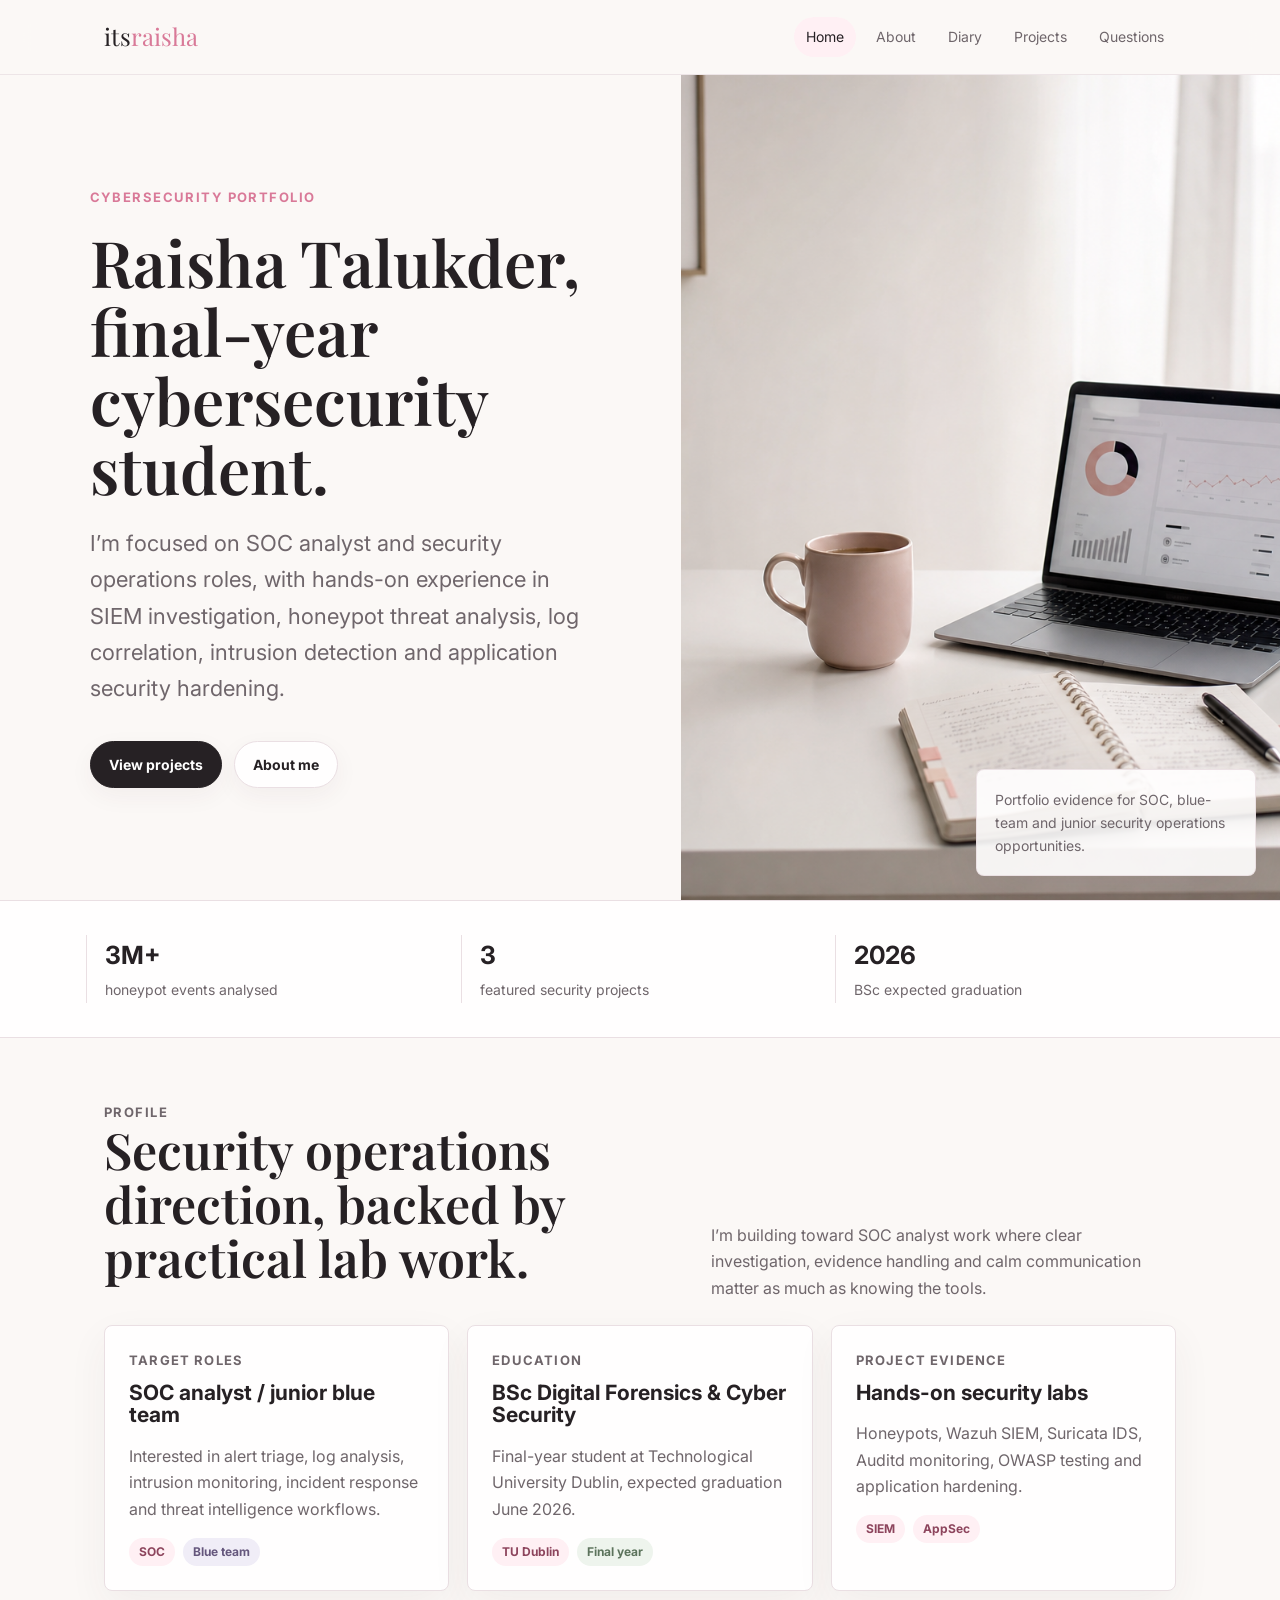
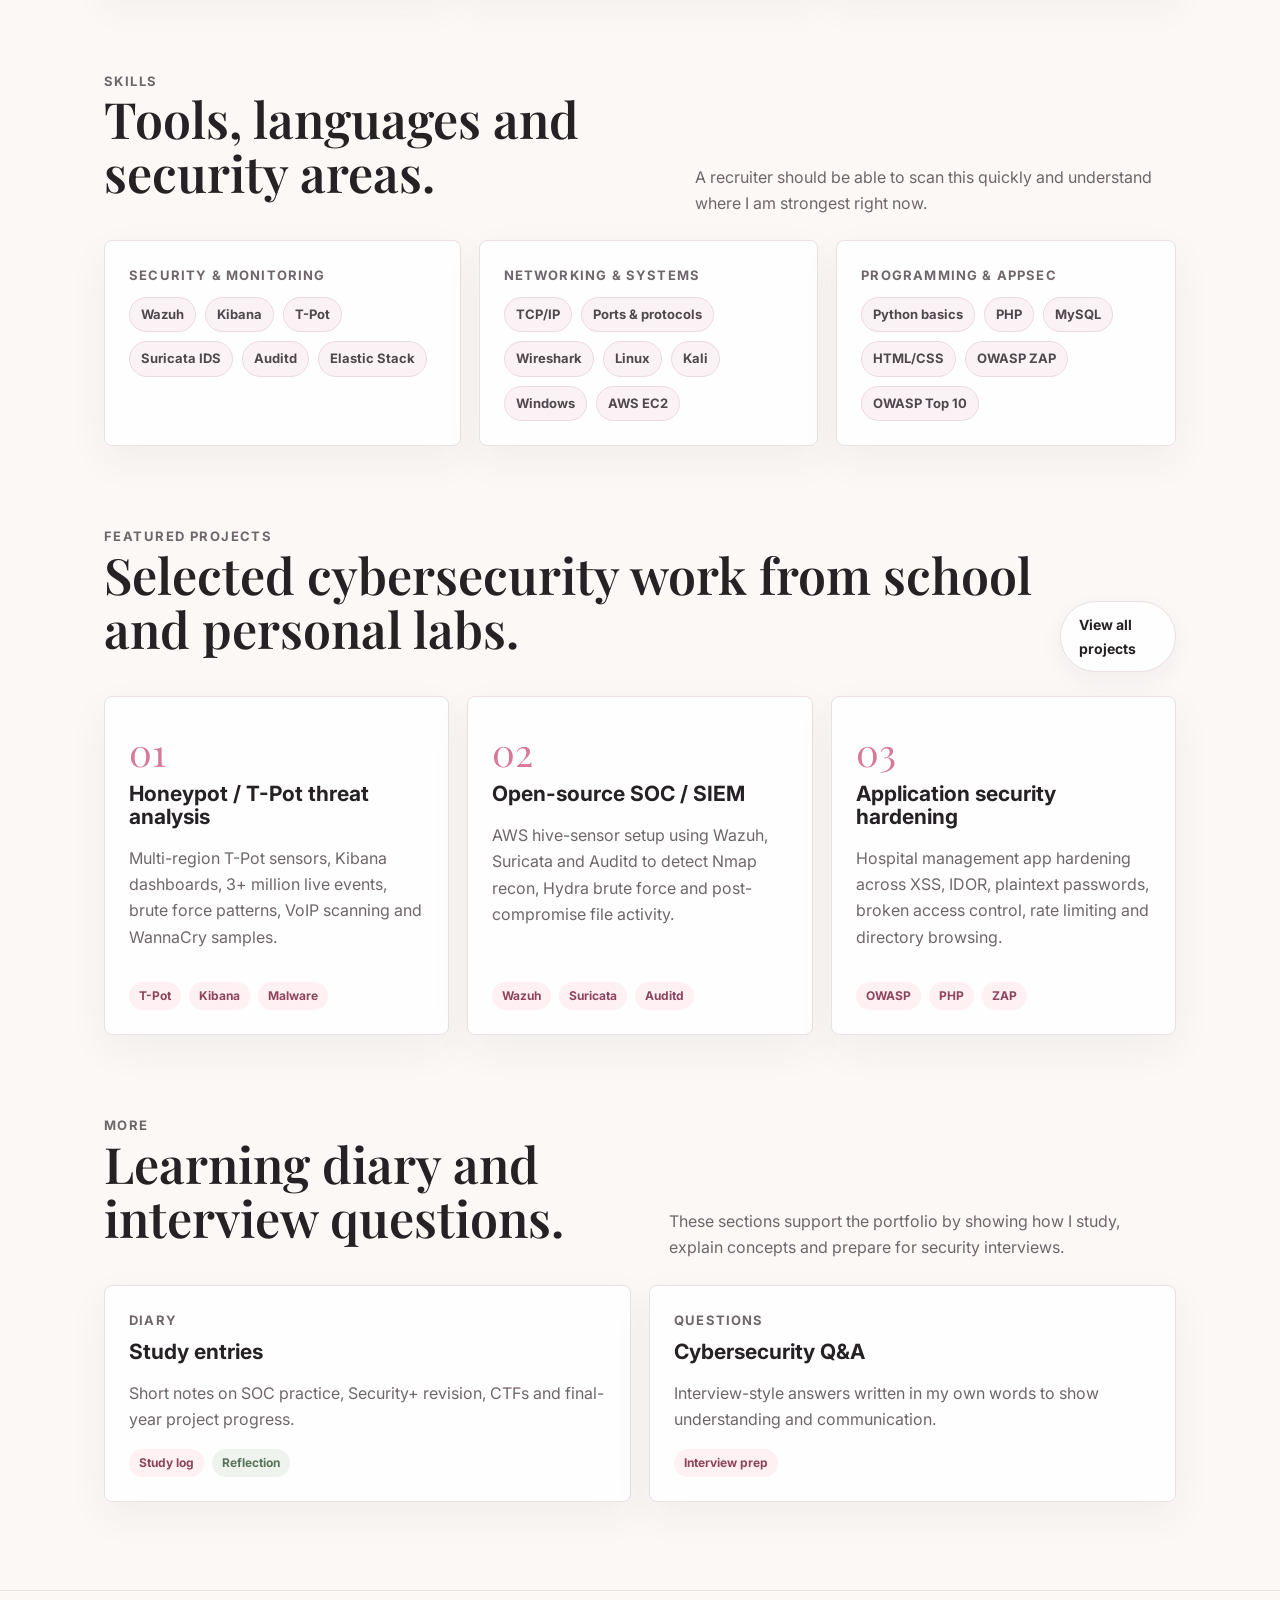
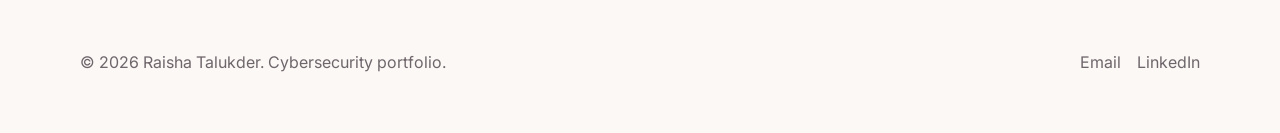
==== index.html @ 6d0a9e82 "files for website" ====
<!doctype html>
<html lang="en">
  <head>
    <meta charset="utf-8">
    <meta name="viewport" content="width=device-width, initial-scale=1">
    <title>Raisha Talukder | Cybersecurity Portfolio</title>
    <meta name="description" content="Cybersecurity portfolio for Raisha Talukder, a final-year Digital Forensics and Cyber Security student focused on SOC, threat detection and security operations.">
    <link rel="preconnect" href="https://fonts.googleapis.com">
    <link rel="preconnect" href="https://fonts.gstatic.com" crossorigin>
    <link href="https://fonts.googleapis.com/css2?family=Inter:wght@400;600;700;800&family=Playfair+Display:wght@600;700&display=swap" rel="stylesheet">
    <link rel="stylesheet" href="styles.css">
  </head>
  <body>
    <header class="site-header">
      <nav class="nav" aria-label="Primary navigation">
        <a class="brand" href="index.html">its<span>raisha</span></a>
        <div class="nav-links">
          <a href="index.html" aria-current="page">Home</a>
          <a href="about.html">About</a>
          <a href="diary.html">Diary</a>
          <a href="labs.html">Projects</a>
          <a href="questions.html">Questions</a>
        </div>
      </nav>
    </header>

    <main>
      <section class="hero">
        <div class="hero-shell">
          <div class="hero-copy">
            <p class="eyebrow">Cybersecurity portfolio</p>
            <h1>Raisha Talukder, final-year cybersecurity student.</h1>
            <p class="lede">I’m focused on SOC analyst and security operations roles, with hands-on experience in SIEM investigation, honeypot threat analysis, log correlation, intrusion detection and application security hardening.</p>
            <div class="hero-actions">
              <a class="button primary" href="labs.html">View projects</a>
              <a class="button" href="about.html">About me</a>
            </div>
          </div>
          <div class="hero-visual">
            <img src="assets/soft-cyber-workspace.png" alt="Minimal desk setup with laptop, study notebook and soft pink workspace details">
            <div class="hero-note">Portfolio evidence for SOC, blue-team and junior security operations opportunities.</div>
          </div>
        </div>
        <div class="stats" aria-label="Portfolio highlights">
          <div class="stat"><strong>3M+</strong><span>honeypot events analysed</span></div>
          <div class="stat"><strong>3</strong><span>featured security projects</span></div>
          <div class="stat"><strong>2026</strong><span>BSc expected graduation</span></div>
        </div>
      </section>

      <section class="page">
        <div class="section-head">
          <div>
            <p class="eyebrow">Profile</p>
            <h2>Security operations direction, backed by practical lab work.</h2>
          </div>
          <p>I’m building toward SOC analyst work where clear investigation, evidence handling and calm communication matter as much as knowing the tools.</p>
        </div>

        <div class="grid three">
          <a class="card" href="labs.html">
            <p class="meta">Target roles</p>
            <h3>SOC analyst / junior blue team</h3>
            <p>Interested in alert triage, log analysis, intrusion monitoring, incident response and threat intelligence workflows.</p>
            <div class="tag-row"><span class="tag">SOC</span><span class="tag lavender">Blue team</span></div>
          </a>
          <a class="card" href="about.html">
            <p class="meta">Education</p>
            <h3>BSc Digital Forensics & Cyber Security</h3>
            <p>Final-year student at Technological University Dublin, expected graduation June 2026.</p>
            <div class="tag-row"><span class="tag">TU Dublin</span><span class="tag sage">Final year</span></div>
          </a>
          <a class="card" href="labs.html">
            <p class="meta">Project evidence</p>
            <h3>Hands-on security labs</h3>
            <p>Honeypots, Wazuh SIEM, Suricata IDS, Auditd monitoring, OWASP testing and application hardening.</p>
            <div class="tag-row"><span class="tag">SIEM</span><span class="tag">AppSec</span></div>
          </a>
        </div>

        <section class="section">
          <div class="section-head">
            <div>
              <p class="eyebrow">Skills</p>
              <h2>Tools, languages and security areas.</h2>
            </div>
            <p>A recruiter should be able to scan this quickly and understand where I am strongest right now.</p>
          </div>
          <div class="skill-grid">
            <div class="card">
              <p class="meta">Security & Monitoring</p>
              <div class="skill-cloud">
                <span>Wazuh</span><span>Kibana</span><span>T-Pot</span><span>Suricata IDS</span><span>Auditd</span><span>Elastic Stack</span>
              </div>
            </div>
            <div class="card">
              <p class="meta">Networking & Systems</p>
              <div class="skill-cloud">
                <span>TCP/IP</span><span>Ports & protocols</span><span>Wireshark</span><span>Linux</span><span>Kali</span><span>Windows</span><span>AWS EC2</span>
              </div>
            </div>
            <div class="card">
              <p class="meta">Programming & AppSec</p>
              <div class="skill-cloud">
                <span>Python basics</span><span>PHP</span><span>MySQL</span><span>HTML/CSS</span><span>OWASP ZAP</span><span>OWASP Top 10</span>
              </div>
            </div>
          </div>
        </section>

        <section class="section">
          <div class="section-head">
            <div>
              <p class="eyebrow">Featured projects</p>
              <h2>Selected cybersecurity work from school and personal labs.</h2>
            </div>
            <a class="button" href="labs.html">View all projects</a>
          </div>
          <div class="grid three">
            <a class="card project-card" href="lab-tpot-threat-analysis.html">
              <div>
                <div class="project-number">01</div>
                <h3>Honeypot / T-Pot threat analysis</h3>
                <p>Multi-region T-Pot sensors, Kibana dashboards, 3+ million live events, brute force patterns, VoIP scanning and WannaCry samples.</p>
              </div>
              <div class="tag-row"><span class="tag">T-Pot</span><span class="tag">Kibana</span><span class="tag">Malware</span></div>
            </a>
            <a class="card project-card" href="labs.html#wazuh-soc">
              <div>
                <div class="project-number">02</div>
                <h3>Open-source SOC / SIEM</h3>
                <p>AWS hive-sensor setup using Wazuh, Suricata and Auditd to detect Nmap recon, Hydra brute force and post-compromise file activity.</p>
              </div>
              <div class="tag-row"><span class="tag">Wazuh</span><span class="tag">Suricata</span><span class="tag">Auditd</span></div>
            </a>
            <a class="card project-card" href="labs.html#appsec-hardening">
              <div>
                <div class="project-number">03</div>
                <h3>Application security hardening</h3>
                <p>Hospital management app hardening across XSS, IDOR, plaintext passwords, broken access control, rate limiting and directory browsing.</p>
              </div>
              <div class="tag-row"><span class="tag">OWASP</span><span class="tag">PHP</span><span class="tag">ZAP</span></div>
            </a>
          </div>
        </section>

        <section class="section">
          <div class="section-head">
            <div>
              <p class="eyebrow">More</p>
              <h2>Learning diary and interview questions.</h2>
            </div>
            <p>These sections support the portfolio by showing how I study, explain concepts and prepare for security interviews.</p>
          </div>
          <div class="grid two">
            <a class="card" href="diary.html">
              <p class="meta">Diary</p>
              <h3>Study entries</h3>
              <p>Short notes on SOC practice, Security+ revision, CTFs and final-year project progress.</p>
              <div class="tag-row"><span class="tag">Study log</span><span class="tag sage">Reflection</span></div>
            </a>
            <a class="card" href="questions.html">
              <p class="meta">Questions</p>
              <h3>Cybersecurity Q&A</h3>
              <p>Interview-style answers written in my own words to show understanding and communication.</p>
              <div class="tag-row"><span class="tag">Interview prep</span></div>
            </a>
          </div>
        </section>
      </section>
    </main>

    <footer class="site-footer">
      <div class="footer-inner">
        <p>© 2026 Raisha Talukder. Cybersecurity portfolio.</p>
        <div class="footer-links">
          <a href="mailto:raishatalukder@gmail.com">Email</a>
          <a href="https://linkedin.com/in/raishatalukder">LinkedIn</a>
        </div>
      </div>
    </footer>
  </body>
</html>
---- styles.css ----
:root {
  --bg: #fbf8f6;
  --paper: #fffefe;
  --paper-soft: #fff8f9;
  --ink: #262124;
  --muted: #6f666b;
  --line: #eadfe3;
  --accent: #d97998;
  --accent-soft: #f6d9e2;
  --accent-quiet: #fff0f4;
  --sage: #9cae9b;
  --lavender: #b8accb;
  --shadow: 0 22px 60px rgba(77, 49, 61, 0.09);
  --radius: 8px;
  --max: 1120px;
}

* {
  box-sizing: border-box;
}

html {
  scroll-behavior: smooth;
}

body {
  margin: 0;
  background: var(--bg);
  color: var(--ink);
  font-family: Inter, ui-sans-serif, system-ui, -apple-system, BlinkMacSystemFont, "Segoe UI", sans-serif;
  line-height: 1.65;
}

body::selection {
  background: var(--accent-soft);
}

a {
  color: inherit;
  text-decoration: none;
}

img {
  max-width: 100%;
  display: block;
}

.site-header {
  position: sticky;
  top: 0;
  z-index: 20;
  background: rgba(251, 248, 246, 0.86);
  backdrop-filter: blur(18px);
  border-bottom: 1px solid rgba(234, 223, 227, 0.78);
}

.nav {
  max-width: var(--max);
  margin: 0 auto;
  min-height: 74px;
  padding: 0 24px;
  display: flex;
  align-items: center;
  justify-content: space-between;
  gap: 28px;
}

.brand {
  font-family: "Playfair Display", Georgia, serif;
  font-size: 24px;
  letter-spacing: 0;
}

.brand span {
  color: var(--accent);
}

.nav-links {
  display: flex;
  align-items: center;
  gap: 8px;
  color: var(--muted);
  font-size: 14px;
}

.nav-links a {
  padding: 8px 12px;
  border-radius: 999px;
}

.nav-links a:hover,
.nav-links a[aria-current="page"] {
  background: var(--accent-quiet);
  color: var(--ink);
}

.page {
  max-width: var(--max);
  margin: 0 auto;
  padding: 64px 24px 88px;
}

.hero {
  max-width: none;
  padding: 0;
}

.hero-shell {
  min-height: calc(100vh - 74px);
  max-height: 860px;
  display: grid;
  grid-template-columns: minmax(0, 1fr) minmax(360px, 0.88fr);
  align-items: stretch;
  border-bottom: 1px solid var(--line);
}

.hero-copy {
  padding: clamp(42px, 6vw, 76px) clamp(24px, 7vw, 92px);
  display: flex;
  flex-direction: column;
  justify-content: center;
}

.eyebrow {
  margin: 0 0 18px;
  color: var(--accent);
  font-size: 13px;
  font-weight: 700;
  letter-spacing: 0.11em;
  text-transform: uppercase;
}

h1,
h2,
h3 {
  letter-spacing: 0;
  line-height: 1.08;
}

h1,
.page-title {
  margin: 0;
  font-family: "Playfair Display", Georgia, serif;
  font-size: clamp(40px, 5.2vw, 64px);
  font-weight: 600;
}

h2 {
  margin: 0 0 16px;
  font-family: "Playfair Display", Georgia, serif;
  font-size: clamp(32px, 4vw, 50px);
  font-weight: 600;
}

h3 {
  margin: 0 0 8px;
  font-size: 21px;
}

.lede {
  max-width: 680px;
  margin: 22px 0 0;
  color: var(--muted);
  font-size: clamp(18px, 2vw, 22px);
}

.hero-actions,
.actions {
  margin-top: 34px;
  display: flex;
  flex-wrap: wrap;
  gap: 12px;
}

.button {
  min-height: 46px;
  display: inline-flex;
  align-items: center;
  justify-content: center;
  gap: 8px;
  padding: 11px 18px;
  border: 1px solid var(--line);
  border-radius: 999px;
  background: var(--paper);
  color: var(--ink);
  font-weight: 700;
  font-size: 14px;
  box-shadow: 0 8px 24px rgba(77, 49, 61, 0.05);
}

.button.primary {
  background: var(--ink);
  border-color: var(--ink);
  color: #fff;
}

.button:hover {
  transform: translateY(-1px);
}

.hero-visual {
  position: relative;
  min-height: 560px;
  overflow: hidden;
}

.hero-visual img {
  width: 100%;
  height: 100%;
  object-fit: cover;
}

.hero-note {
  position: absolute;
  right: 24px;
  bottom: 24px;
  max-width: 280px;
  padding: 18px;
  background: rgba(255, 254, 254, 0.9);
  border: 1px solid rgba(234, 223, 227, 0.9);
  border-radius: var(--radius);
  box-shadow: var(--shadow);
  color: var(--muted);
  font-size: 14px;
}

.stats {
  padding: 34px clamp(24px, 7vw, 86px);
  display: grid;
  grid-template-columns: repeat(3, minmax(0, 1fr));
  gap: 16px;
  background: var(--paper);
  border-bottom: 1px solid var(--line);
}

.stat {
  border-left: 1px solid var(--line);
  padding-left: 18px;
}

.stat strong {
  display: block;
  font-size: 25px;
}

.stat span {
  color: var(--muted);
  font-size: 14px;
}

.section {
  margin-top: 80px;
}

.section:first-child {
  margin-top: 0;
}

.section-head {
  display: flex;
  align-items: end;
  justify-content: space-between;
  gap: 24px;
  margin-bottom: 24px;
}

.section-head p,
.intro p {
  max-width: 710px;
  margin: 0;
  color: var(--muted);
}

.grid {
  display: grid;
  gap: 18px;
}

.grid.two {
  grid-template-columns: repeat(2, minmax(0, 1fr));
}

.grid.three {
  grid-template-columns: repeat(3, minmax(0, 1fr));
}

.skill-grid {
  display: grid;
  grid-template-columns: 1.05fr 1fr 1fr;
  gap: 18px;
}

.skill-cloud {
  display: flex;
  flex-wrap: wrap;
  gap: 9px;
}

.skill-cloud span {
  display: inline-flex;
  align-items: center;
  min-height: 32px;
  padding: 6px 11px;
  border-radius: 999px;
  background: #faf2f5;
  border: 1px solid #ecd9e0;
  color: #51484d;
  font-size: 13px;
  font-weight: 700;
}

.card,
.post,
.qa-card,
.detail-panel {
  background: var(--paper);
  border: 1px solid var(--line);
  border-radius: var(--radius);
  box-shadow: 0 14px 40px rgba(77, 49, 61, 0.055);
}

.card,
.post,
.qa-card {
  padding: 24px;
}

.card:hover,
.post:hover,
.qa-card:hover {
  border-color: #e0c8d1;
}

.tag-row {
  display: flex;
  flex-wrap: wrap;
  gap: 8px;
  margin: 16px 0 0;
}

.tag {
  display: inline-flex;
  align-items: center;
  min-height: 28px;
  padding: 4px 10px;
  border-radius: 999px;
  background: var(--accent-quiet);
  color: #8d455d;
  font-size: 12px;
  font-weight: 700;
}

.tag.sage {
  background: #eef4ed;
  color: #5c735c;
}

.tag.lavender {
  background: #f0edf7;
  color: #65577d;
}

.meta {
  margin: 0 0 10px;
  color: var(--muted);
  font-size: 13px;
  font-weight: 700;
  text-transform: uppercase;
  letter-spacing: 0.09em;
}

.card p,
.post p,
.qa-card p,
.detail-panel p,
.article p {
  color: var(--muted);
}

.project-card {
  min-height: 330px;
  display: flex;
  flex-direction: column;
  justify-content: space-between;
}

.project-number {
  color: var(--accent);
  font-family: "Playfair Display", Georgia, serif;
  font-size: 38px;
}

.soft-band {
  margin-top: 80px;
  padding: 56px;
  background: var(--paper-soft);
  border-top: 1px solid var(--line);
  border-bottom: 1px solid var(--line);
}

.timeline {
  display: grid;
  gap: 14px;
}

.timeline-item {
  padding: 20px 0 20px 22px;
  border-left: 1px solid #e6c7d2;
}

.timeline-item h3 {
  font-size: 18px;
}

.page-hero {
  padding: 58px 0 18px;
  border-bottom: 1px solid var(--line);
}

.page-hero .lede {
  max-width: 760px;
}

.filter-line {
  margin-top: 28px;
  display: flex;
  flex-wrap: wrap;
  gap: 10px;
}

.pill {
  padding: 8px 12px;
  border: 1px solid var(--line);
  border-radius: 999px;
  background: rgba(255, 254, 254, 0.62);
  color: var(--muted);
  font-size: 13px;
  font-weight: 700;
}

.post {
  display: grid;
  grid-template-columns: 150px minmax(0, 1fr);
  gap: 22px;
}

.date-box {
  border-right: 1px solid var(--line);
  color: var(--muted);
  font-size: 14px;
}

.date-box strong {
  display: block;
  color: var(--ink);
  font-size: 28px;
  line-height: 1.1;
}

.qa-card {
  display: grid;
  gap: 12px;
}

.qa-card h3 {
  color: var(--ink);
}

.split {
  display: grid;
  grid-template-columns: minmax(0, 0.85fr) minmax(320px, 0.45fr);
  gap: 38px;
  align-items: start;
}

.detail-panel {
  padding: 26px;
  position: sticky;
  top: 102px;
}

.detail-list {
  display: grid;
  gap: 16px;
  margin: 0;
}

.detail-list dt {
  color: var(--muted);
  font-size: 12px;
  font-weight: 800;
  letter-spacing: 0.09em;
  text-transform: uppercase;
}

.detail-list dd {
  margin: 4px 0 0;
}

.article {
  max-width: 760px;
}

.article h2 {
  margin-top: 54px;
  font-size: 34px;
}

.article ul,
.article ol {
  color: var(--muted);
  padding-left: 22px;
}

.article li {
  margin: 8px 0;
}

.callout {
  margin: 30px 0;
  padding: 22px;
  background: var(--accent-quiet);
  border: 1px solid #efd0da;
  border-radius: var(--radius);
}

.metric-row {
  display: grid;
  grid-template-columns: repeat(4, minmax(0, 1fr));
  gap: 12px;
  margin: 24px 0;
}

.metric {
  padding: 18px;
  border: 1px solid var(--line);
  border-radius: var(--radius);
  background: var(--paper);
}

.metric strong {
  display: block;
  font-size: 24px;
}

.site-footer {
  padding: 42px 24px;
  border-top: 1px solid var(--line);
  color: var(--muted);
}

.footer-inner {
  max-width: var(--max);
  margin: 0 auto;
  display: flex;
  align-items: center;
  justify-content: space-between;
  gap: 18px;
}

.footer-links {
  display: flex;
  gap: 16px;
}

@media (max-width: 900px) {
  .hero-shell,
  .split,
  .skill-grid,
  .grid.two,
  .grid.three {
    grid-template-columns: 1fr;
  }

  .hero-shell {
    min-height: 0;
  }

  .hero-visual {
    min-height: 360px;
  }

  .stats,
  .metric-row {
    grid-template-columns: repeat(2, minmax(0, 1fr));
  }

  .section-head,
  .footer-inner {
    align-items: flex-start;
    flex-direction: column;
  }

  .detail-panel {
    position: static;
  }
}

@media (max-width: 680px) {
  .nav {
    min-height: auto;
    padding: 18px;
    align-items: flex-start;
    flex-direction: column;
    gap: 14px;
  }

  .nav-links {
    width: 100%;
    overflow-x: auto;
    padding-bottom: 2px;
  }

  .page {
    padding: 42px 18px 72px;
  }

  .hero-copy {
    padding: 54px 20px 42px;
  }

  .hero-visual {
    min-height: 300px;
  }

  .hero-note {
    left: 16px;
    right: 16px;
    bottom: 16px;
    max-width: none;
  }

  .stats,
  .metric-row {
    grid-template-columns: 1fr;
    padding: 28px 20px;
  }

  .soft-band {
    padding: 38px 20px;
  }

  .post {
    grid-template-columns: 1fr;
  }

  .date-box {
    border-right: 0;
    border-bottom: 1px solid var(--line);
    padding-bottom: 14px;
  }
}
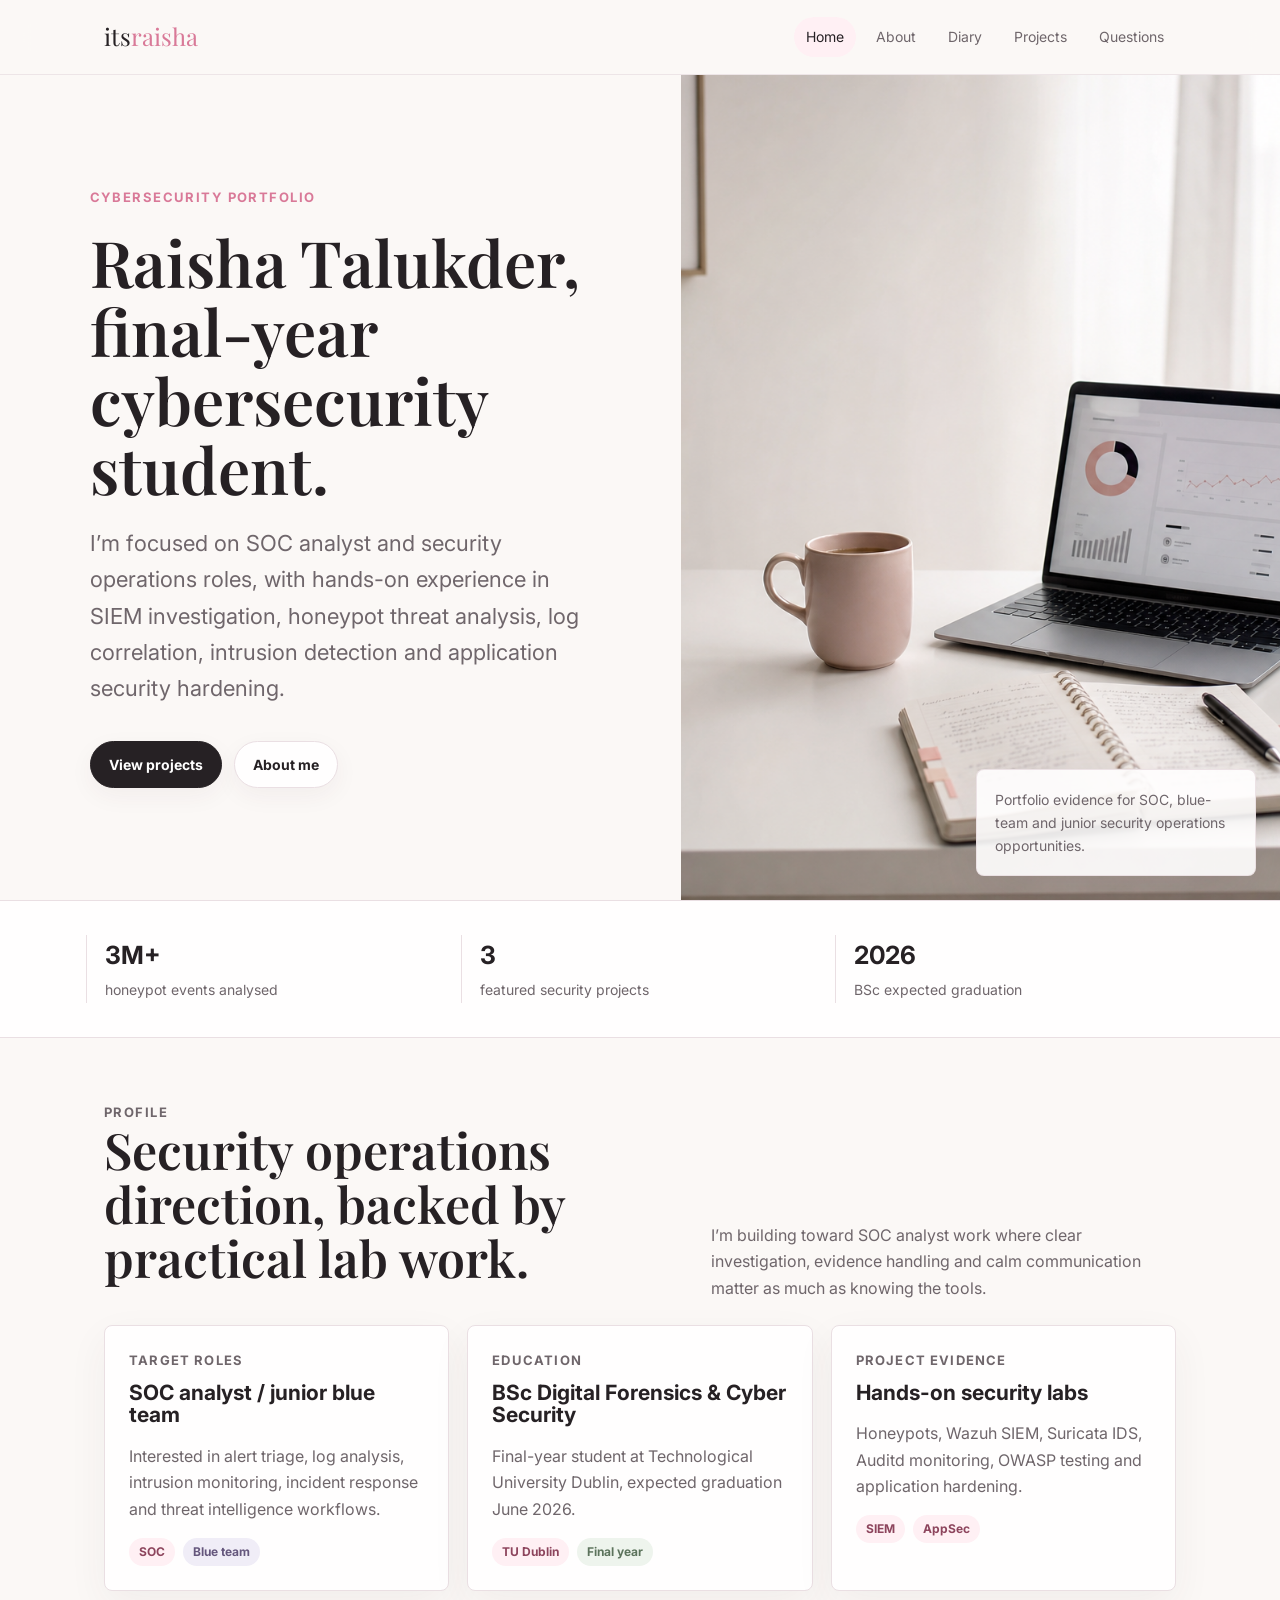
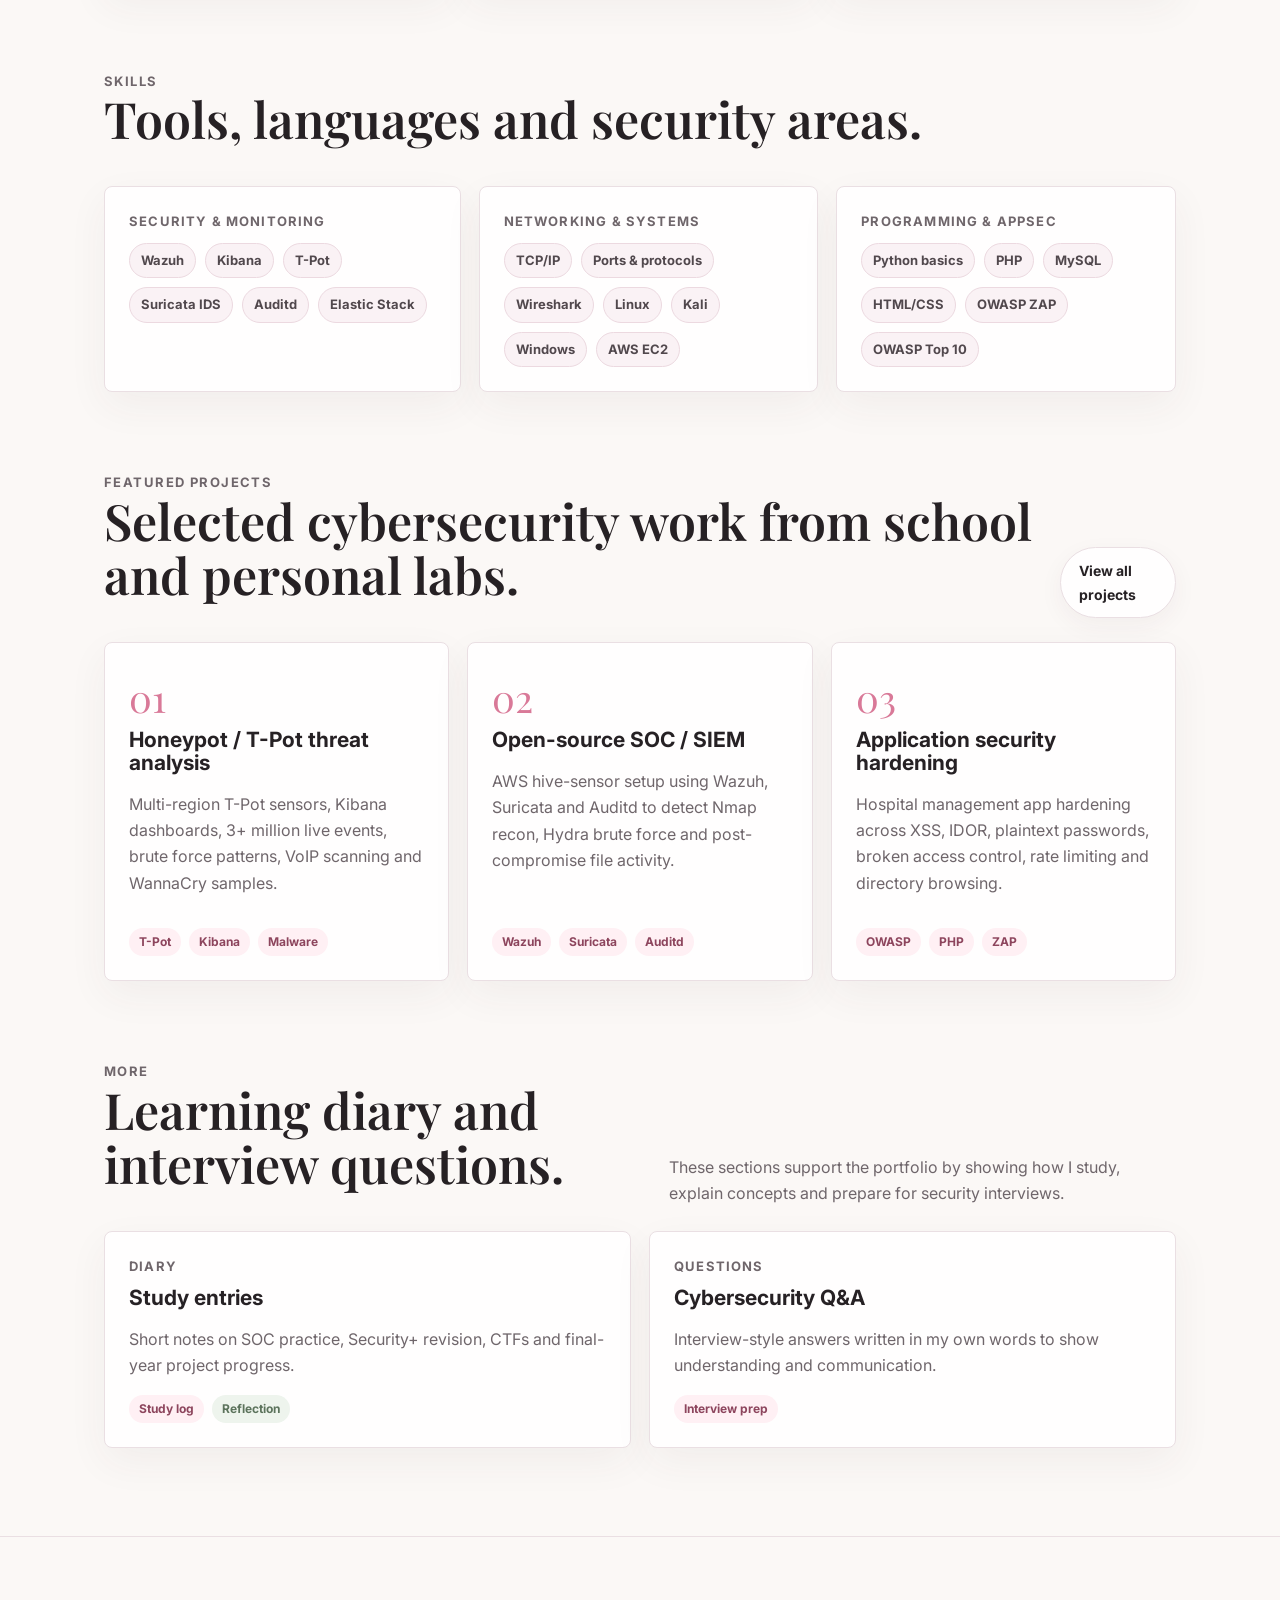
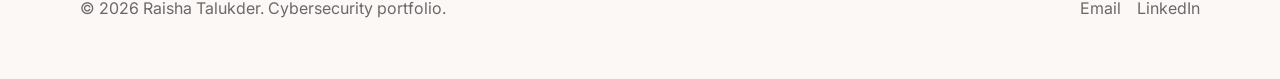
==== commit 736698d9: "removing text" ====
--- a/index.html
+++ b/index.html
@@ -84,7 +84,7 @@
               <p class="eyebrow">Skills</p>
               <h2>Tools, languages and security areas.</h2>
             </div>
-            <p>A recruiter should be able to scan this quickly and understand where I am strongest right now.</p>
+            
           </div>
           <div class="skill-grid">
             <div class="card">
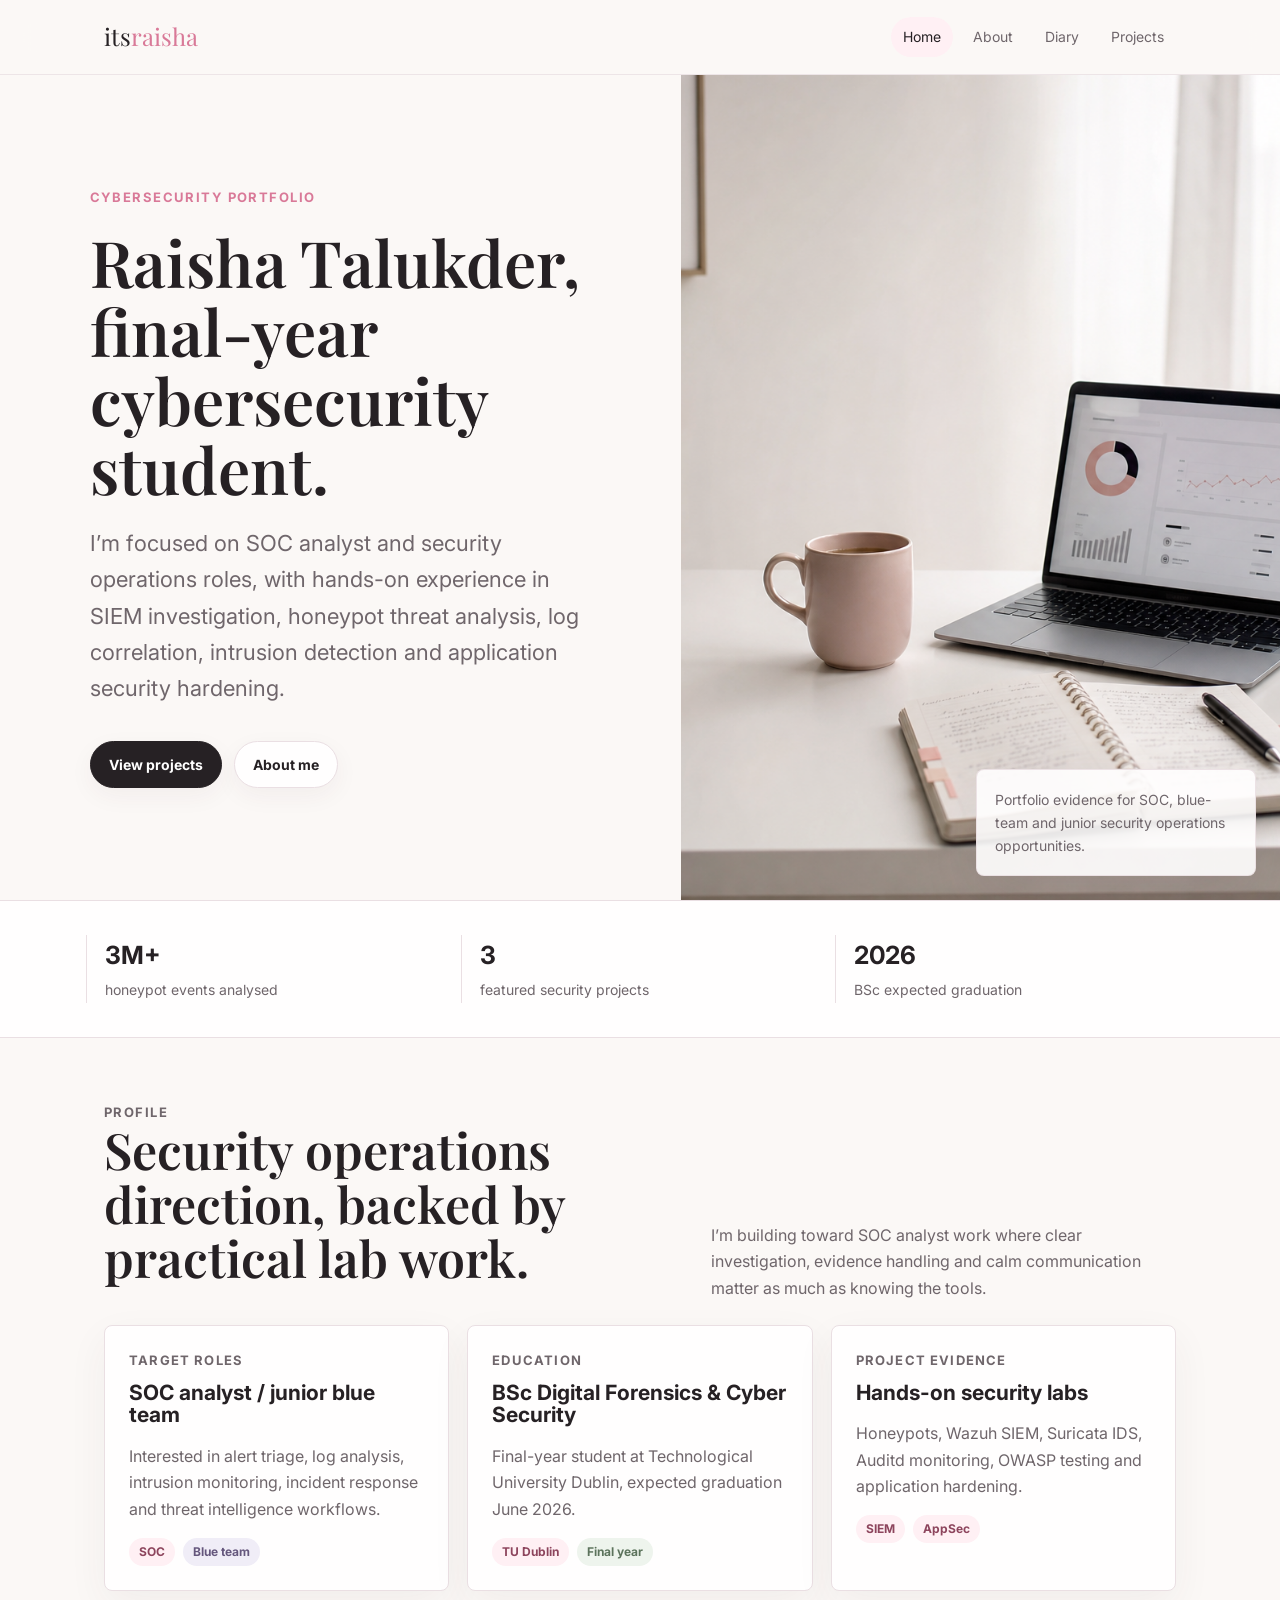
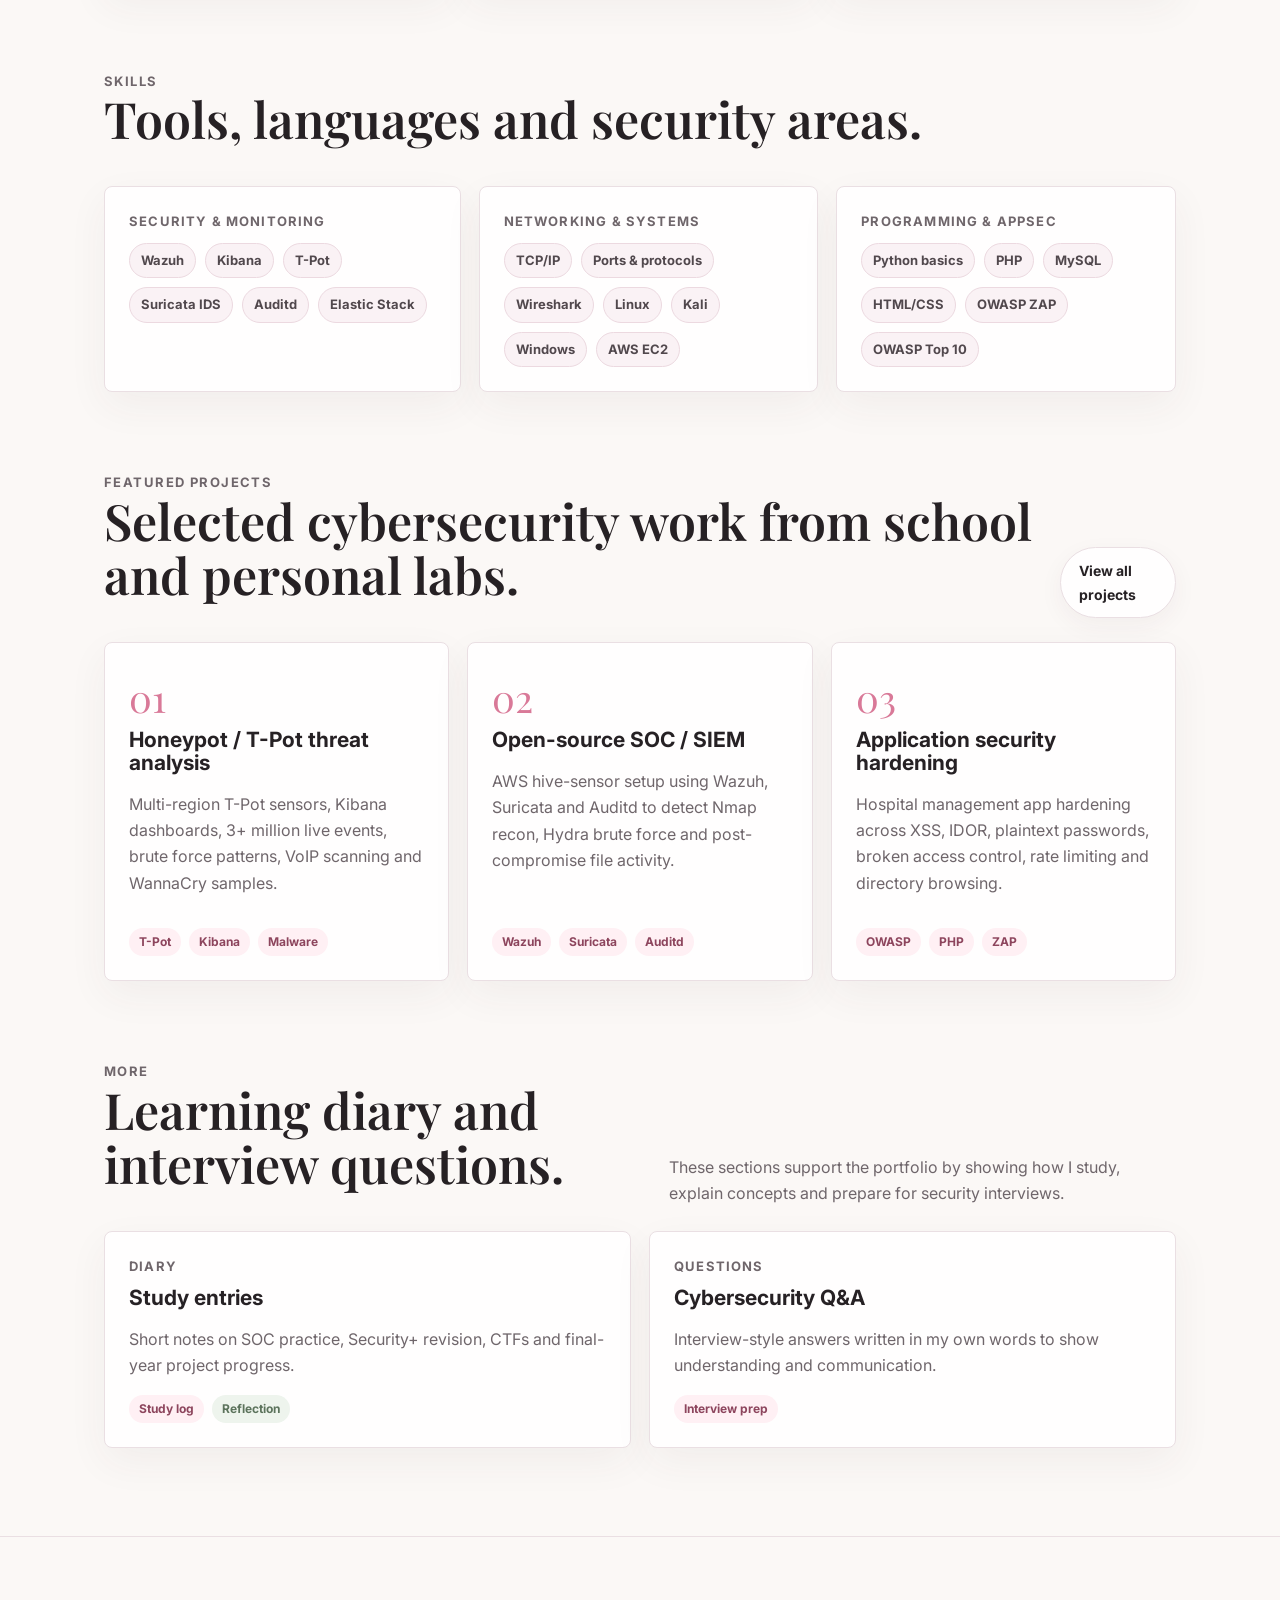
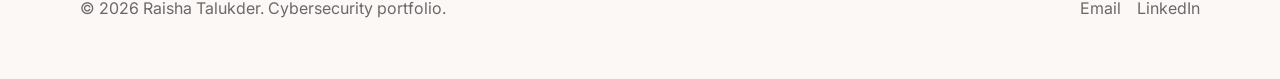
==== commit fe3fa12b: "updates" ====
--- a/index.html
+++ b/index.html
@@ -19,7 +19,7 @@
           <a href="about.html">About</a>
           <a href="diary.html">Diary</a>
           <a href="labs.html">Projects</a>
-          <a href="questions.html">Questions</a>
+          
         </div>
       </nav>
     </header>
